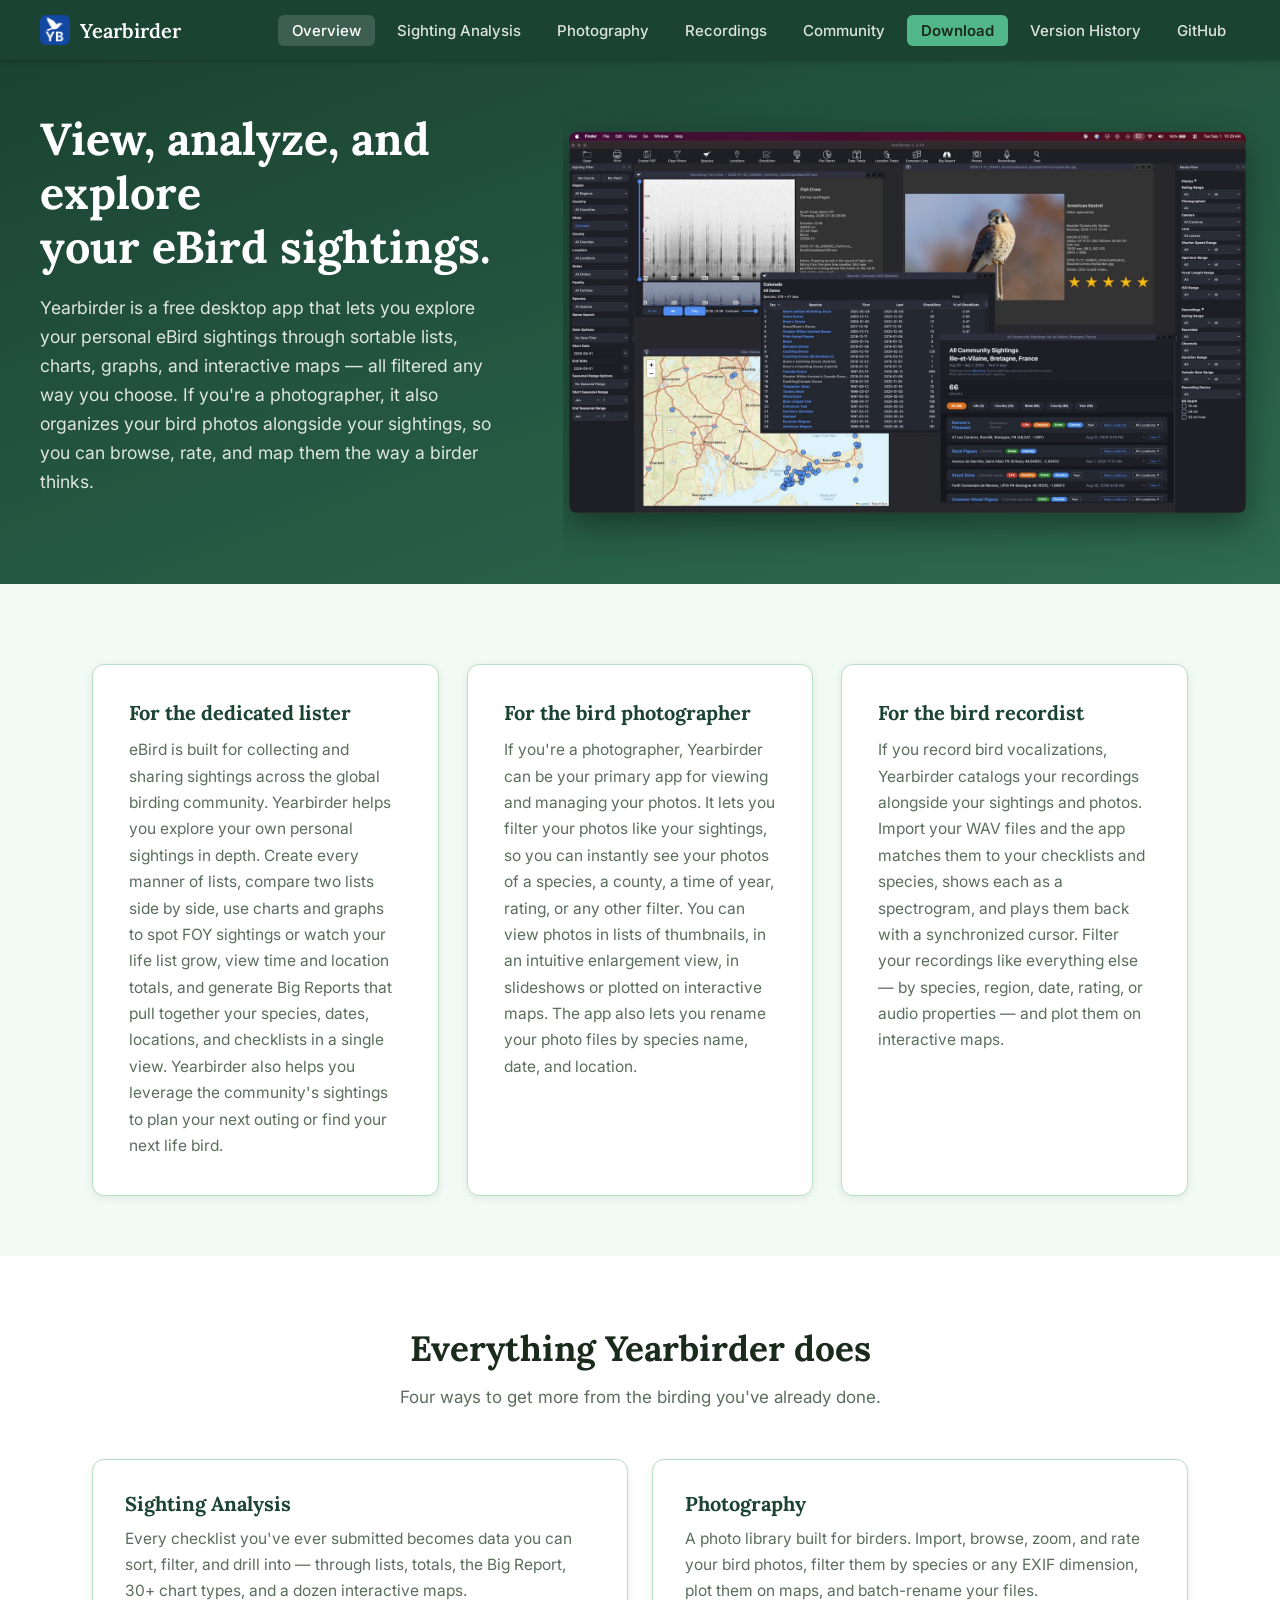
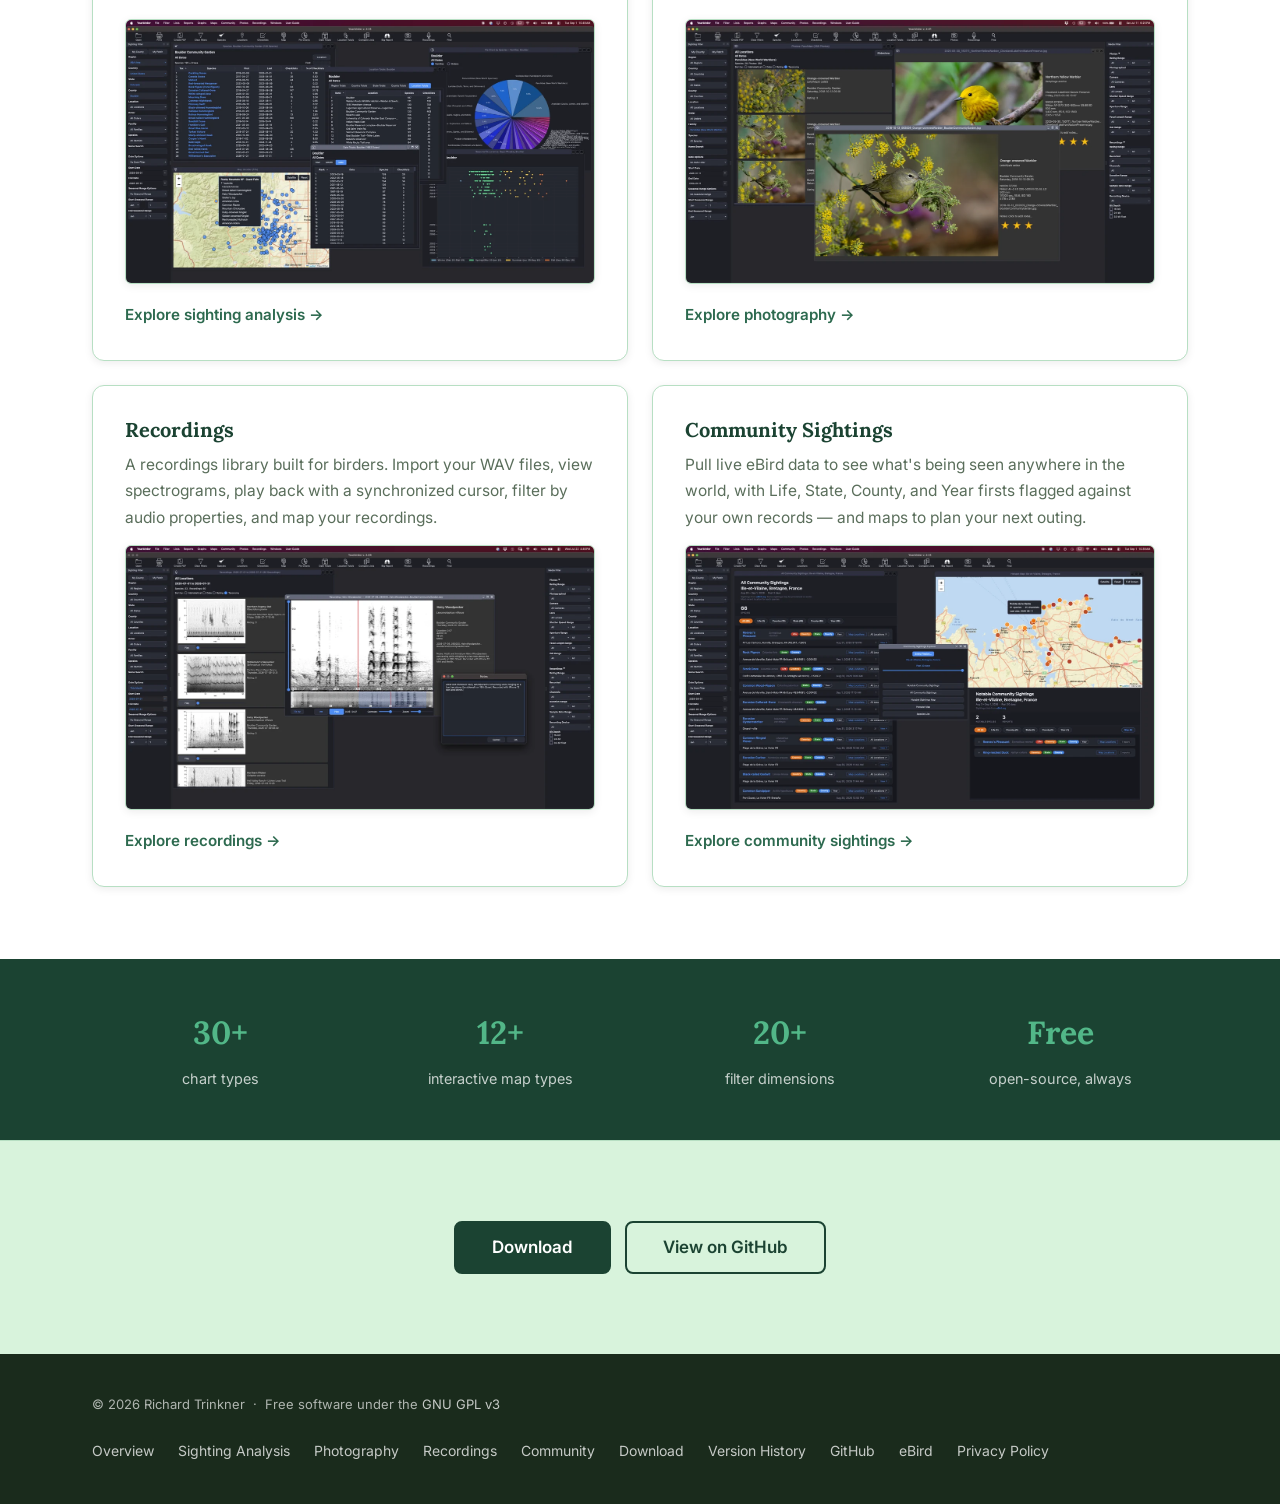
==== web/index.html @ 82a7c5c4 "Website: app screenshots on the home page, and copy/layout cleanup Home page: the hero is now a scre" ====
<!DOCTYPE html>
<html lang="en">
<head>
  <meta charset="UTF-8">
  <meta name="viewport" content="width=device-width, initial-scale=1.0">
  <title>Yearbirder — View, Analyze, and Explore Your eBird Sightings</title>
  <meta name="description" content="Yearbirder is a free desktop app for birders. View, analyze, and explore your personal eBird sightings with powerful filters, charts, maps, photo, and recording tools.">
  <link rel="icon" type="image/x-icon" href="images/favicon.ico">
  <link rel="icon" type="image/png" sizes="32x32" href="images/favicon-32x32.png">
  <link rel="apple-touch-icon" sizes="180x180" href="images/apple-touch-icon.png">
  <link rel="preconnect" href="https://fonts.googleapis.com">
  <link rel="preconnect" href="https://fonts.gstatic.com" crossorigin>
  <link href="https://fonts.googleapis.com/css2?family=Lora:wght@400;600;700&family=Inter:wght@400;500;600&display=swap" rel="stylesheet">
  <link rel="stylesheet" href="style.css">

  <!-- Hero overrides for this alternative home page only.
       Deliberately inline rather than in style.css, so the live index.html is
       completely unaffected by this experiment.

       The kestrel was a photograph, and style.css crops it to fill the panel
       (object-fit: cover, centred at 25% height) — which is right for a photo
       and wrong for a screenshot: cropping would slice the edges off the app
       window. So the image is contained rather than covered, the split is
       shifted slightly in its favour, and it gets the inset and shadow that
       make a screenshot read as a product shot rather than a background. -->
  <style>
    .hero-split { grid-template-columns: 0.88fr 1.12fr; min-height: 460px; }

    .hero-right {
      display: flex;
      align-items: center;
      justify-content: center;
      padding: 30px 34px 30px 6px;
    }

    .hero-app {
      width: 100%;
      height: auto;
      max-height: 100%;
      object-fit: contain;
      display: block;
      border-radius: 8px;
      box-shadow: 0 12px 34px rgba(0, 0, 0, .40);
    }

    /* style.css gives .hero-right a fixed height once the split stacks, which
       would letterbox the screenshot into a short band. Let it size to the
       image instead. */
    @media (max-width: 860px) {
      .hero-right { height: auto; padding: 0 24px 30px; }
      .hero-app   { max-height: none; }
    }
    @media (max-width: 600px) {
      .hero-right { height: auto; padding: 0 16px 24px; }
    }
  </style>
</head>
<body>

<!-- ── Navigation ─────────────────────────────────────────────────── -->
<nav>
  <div class="nav-inner">
    <a href="index.html" class="nav-brand">
      <img src="images/icon.png" alt="Yearbirder icon">
      Yearbirder
    </a>
    <ul class="nav-links">
      <li><a href="index.html" class="active">Overview</a></li>
      <li><a href="sighting-analysis.html">Sighting Analysis</a></li>
      <li><a href="photography.html">Photography</a></li>
      <li><a href="recordings.html">Recordings</a></li>
      <li><a href="community.html">Community</a></li>
      <li><a href="download.html" class="nav-download">Download</a></li>
      <li><a href="history.html">Version History</a></li>
      <li><a href="https://github.com/trinkner/yearbirder" target="_blank" rel="noopener">GitHub</a></li>
    </ul>
  </div>
</nav>

<!-- ── Hero ───────────────────────────────────────────────────────── -->
<section class="hero">
  <div class="hero-split">
    <div class="hero-left">
      <h1>View, analyze, and explore<br>your eBird sightings.</h1>
      <p class="hero-tagline">
        Yearbirder is a free desktop app that lets you explore your personal eBird sightings through sortable lists, charts, graphs, and interactive maps — all filtered any way you choose. If you're a photographer, it also organizes your bird photos alongside your sightings, so you can browse, rate, and map them the way a birder thinks.
      </p>
    </div>
    <div class="hero-right">
      <img src="images/opt/demo_WholeApp.webp" alt="The Yearbirder desktop app, showing several report, chart, and map windows open at once" class="hero-app">
    </div>
  </div>
</section>

<!-- ── Who it's for ────────────────────────────────────────────────── -->
<section class="audiences">
  <div class="container">
    <div class="audience-grid three">
      <div class="audience-card">
        <h3>For the dedicated lister</h3>
        <p>
          eBird is built for collecting and sharing sightings across the global birding community. Yearbirder helps you explore your own personal sightings in depth. Create every manner of lists, compare two lists side by side, use charts and graphs to spot FOY sightings or watch your life list grow, view time and location totals, and generate Big Reports that pull together your species, dates, locations, and checklists in a single view. Yearbirder also helps you leverage the community's sightings to plan your next outing or find your next life bird.
        </p>
      </div>
      <div class="audience-card">
        <h3>For the bird photographer</h3>
        <p>
          If you're a photographer, Yearbirder can be your primary app for viewing and managing your photos. It lets you filter your photos like your sightings, so you can instantly see your photos of a species, a county, a time of year, rating, or any other filter. You can view photos in lists of thumbnails, in an intuitive enlargement view, in slideshows or plotted on interactive maps. The app also lets you rename your photo files by species name, date, and location.
        </p>
      </div>
      <div class="audience-card">
        <h3>For the bird recordist</h3>
        <p>
          If you record bird vocalizations, Yearbirder catalogs your recordings alongside your sightings and photos. Import your WAV files and the app matches them to your checklists and species, shows each as a spectrogram, and plays them back with a synchronized cursor. Filter your recordings like everything else — by species, region, date, rating, or audio properties — and plot them on interactive maps.
        </p>
      </div>
    </div>
  </div>
</section>

<!-- ── Explore: feature cards ─────────────────────────────────────── -->
<section class="feature-cards-section">
  <div class="container">
    <h2>Everything Yearbirder does</h2>
    <p class="section-sub">Four ways to get more from the birding you've already done.</p>
    <div class="feature-cards">
      <a href="sighting-analysis.html" class="feature-card">
        <h3>Sighting Analysis</h3>
        <p>Every checklist you've ever submitted becomes data you can sort, filter, and drill into — through lists, totals, the Big Report, 30+ chart types, and a dozen interactive maps.</p>
        <img src="images/opt/demo_ReportsHero.webp" alt="Six Yearbirder analysis windows open at once: a species list, Location Totals, Date Totals, an interactive map with a location tooltip, a families pie chart, and a seasonal occurrence chart" class="card-thumb" loading="lazy">
        <span class="card-link">Explore sighting analysis →</span>
      </a>
      <a href="photography.html" class="feature-card">
        <h3>Photography</h3>
        <p>A photo library built for birders. Import, browse, zoom, and rate your bird photos, filter them by species or any EXIF dimension, plot them on maps, and batch-rename your files.</p>
        <img src="images/opt/demo_Photos.webp" alt="Yearbirder Photos browser showing a grid of rated bird photo thumbnails" class="card-thumb" loading="lazy">
        <span class="card-link">Explore photography →</span>
      </a>
      <a href="recordings.html" class="feature-card">
        <h3>Recordings</h3>
        <p>A recordings library built for birders. Import your WAV files, view spectrograms, play back with a synchronized cursor, filter by audio properties, and map your recordings.</p>
        <img src="images/opt/demo_Recordings.webp" alt="Yearbirder Recordings browser showing spectrogram cards with playback controls" class="card-thumb" loading="lazy">
        <span class="card-link">Explore recordings →</span>
      </a>
      <a href="community.html" class="feature-card">
        <h3>Community Sightings</h3>
        <p>Pull live eBird data to see what's being seen anywhere in the world, with Life, State, County, and Year firsts flagged against your own records — and maps to plan your next outing.</p>
        <img src="images/opt/demo_CommunityAll.webp" alt="Four Yearbirder community windows open at once: the All Community Sightings report with Life, Country, State and County badges, a Hotspot Map showing a hotspot tooltip, the Community Sightings Explorer, and the Notable Community Sightings report" class="card-thumb" loading="lazy">
        <span class="card-link">Explore community sightings →</span>
      </a>
    </div>
  </div>
</section>

<!-- ── Stats strip ────────────────────────────────────────────────── -->
<div class="stats-strip">
  <div class="container">
    <div class="stats-grid">
      <div class="stat-item">
        <strong>30+</strong>
        <span>chart types</span>
      </div>
      <div class="stat-item">
        <strong>12+</strong>
        <span>interactive map types</span>
      </div>
      <div class="stat-item">
        <strong>20+</strong>
        <span>filter dimensions</span>
      </div>
      <div class="stat-item">
        <strong>Free</strong>
        <span>open-source, always</span>
      </div>
    </div>
  </div>
</div>

<!-- ── CTA ─────────────────────────────────────────────────────────── -->
<section class="cta-banner">
  <div class="container">
    <div class="btn-group">
      <a href="download.html" class="btn btn-primary btn-lg">Download</a>
      <a href="https://github.com/trinkner/yearbirder" class="btn btn-secondary btn-lg" target="_blank" rel="noopener">View on GitHub</a>
    </div>
  </div>
</section>

<!-- ── Footer ──────────────────────────────────────────────────────── -->
<footer>
  <div class="container footer-inner">
    <p>© 2026 Richard Trinkner &nbsp;·&nbsp; Free software under the <a href="https://www.gnu.org/licenses/gpl-3.0.html" target="_blank" rel="noopener">GNU GPL v3</a></p>
    <ul class="footer-links">
      <li><a href="index.html">Overview</a></li>
      <li><a href="sighting-analysis.html">Sighting Analysis</a></li>
      <li><a href="photography.html">Photography</a></li>
      <li><a href="recordings.html">Recordings</a></li>
      <li><a href="community.html">Community</a></li>
      <li><a href="download.html">Download</a></li>
      <li><a href="history.html">Version History</a></li>
      <li><a href="https://github.com/trinkner/yearbirder" target="_blank" rel="noopener">GitHub</a></li>
      <li><a href="https://ebird.org" target="_blank" rel="noopener">eBird</a></li>
      <li><a href="privacy.html">Privacy Policy</a></li>
    </ul>
  </div>
</footer>

</body>
</html>
---- web/style.css ----
/* ── Reset & base ─────────────────────────────────────────────────── */
*, *::before, *::after { box-sizing: border-box; margin: 0; padding: 0; }

:root {
  --forest:   #1B4332;
  --grove:    #2D6A4F;
  --leaf:     #52B788;
  --meadow:   #D8F3DC;
  --mist:     #F2FAF5;
  --ink:      #1A2B1C;
  --charcoal: #374737;
  --slate:    #5A6E5B;
  --border:   #B7DFC3;
  --white:    #FFFFFF;
  --shadow-sm: 0 2px 8px rgba(0,0,0,.08);
  --shadow-md: 0 8px 32px rgba(0,0,0,.13);
  --shadow-lg: 0 20px 60px rgba(0,0,0,.18);
  --radius:   12px;
  --font-display: 'Lora', Georgia, serif;
  --font-body:    'Inter', system-ui, -apple-system, sans-serif;
}

html { scroll-behavior: smooth; }

body {
  font-family: var(--font-body);
  font-size: 17px;
  line-height: 1.65;
  color: var(--charcoal);
  background: var(--white);
}

img { display: block; max-width: 100%; }
a   { color: var(--grove); text-decoration: none; }
a:hover { text-decoration: underline; }

h1, h2, h3 {
  font-family: var(--font-display);
  color: var(--ink);
  line-height: 1.2;
}

.container {
  max-width: 1160px;
  margin: 0 auto;
  padding: 0 32px;
}

/* ── Buttons ─────────────────────────────────────────────────────── */
.btn {
  display: inline-block;
  padding: 13px 28px;
  border-radius: 8px;
  font-family: var(--font-body);
  font-size: 16px;
  font-weight: 600;
  line-height: 1;
  cursor: pointer;
  transition: background .18s, color .18s, border-color .18s, box-shadow .18s;
  white-space: nowrap;
}

.btn-primary {
  background: var(--forest);
  color: var(--white);
  border: 2px solid var(--forest);
}
.btn-primary:hover {
  background: var(--grove);
  border-color: var(--grove);
  text-decoration: none;
  box-shadow: var(--shadow-sm);
}

.btn-secondary {
  background: transparent;
  color: var(--forest);
  border: 2px solid var(--forest);
}
.btn-secondary:hover {
  background: var(--meadow);
  text-decoration: none;
}

.btn-lg { padding: 16px 36px; font-size: 17px; }

/* ── Navigation ──────────────────────────────────────────────────── */
nav {
  position: sticky;
  top: 0;
  z-index: 100;
  background: var(--forest);
  box-shadow: 0 1px 4px rgba(0,0,0,.25);
}

.nav-inner {
  display: flex;
  align-items: center;
  justify-content: space-between;
  height: 60px;
  max-width: 1400px;
  margin: 0 auto;
  padding: 0 40px;
}

.nav-brand {
  display: flex;
  align-items: center;
  gap: 10px;
  color: var(--white);
  font-family: var(--font-display);
  font-size: 20px;
  font-weight: 600;
}
.nav-brand:hover { text-decoration: none; color: var(--meadow); }
.nav-brand img { width: 30px; height: 30px; border-radius: 6px; }

.nav-links {
  display: flex;
  align-items: center;
  gap: 8px;
  list-style: none;
}
.nav-links a {
  color: rgba(255,255,255,.85);
  font-size: 15px;
  font-weight: 500;
  padding: 6px 14px;
  border-radius: 6px;
  transition: background .15s, color .15s;
}
.nav-links a:hover { background: rgba(255,255,255,.12); color: var(--white); text-decoration: none; }
.nav-links a.active { color: var(--white); background: rgba(255,255,255,.15); }
.nav-links .nav-download { background: var(--leaf); color: var(--ink); font-weight: 600; }
.nav-links .nav-download:hover { background: #74d4a1; color: var(--ink); }

/* ── Hero ────────────────────────────────────────────────────────── */
.hero {
  background: linear-gradient(160deg, var(--forest) 0%, var(--grove) 100%);
  overflow: hidden;
}

.hero-split {
  display: grid;
  grid-template-columns: 1fr 1fr;
  min-height: 420px;
  max-width: 1400px;
  margin: 0 auto;
}

.hero-left {
  padding: 52px 56px 52px 40px;
  display: flex;
  flex-direction: column;
  justify-content: center;
  color: var(--white);
}

.hero-right {
  position: relative;
  overflow: hidden;
}

.hero-bird {
  width: 100%;
  height: 100%;
  object-fit: cover;
  object-position: center 25%;
  display: block;
}

.hero-photo-credit {
  position: absolute;
  bottom: 10px;
  right: 14px;
  font-size: 11px;
  color: rgba(255,255,255,.65);
  font-style: italic;
  text-shadow: 0 1px 3px rgba(0,0,0,.5);
}

.hero-icon {
  width: 84px;
  height: 84px;
  border-radius: 20px;
  margin-bottom: 28px;
  box-shadow: 0 8px 24px rgba(0,0,0,.3);
}

.hero h1 {
  font-size: clamp(2rem, 3.5vw, 3rem);
  color: var(--white);
  margin-bottom: 20px;
}

.hero-tagline {
  font-size: 1.1rem;
  color: rgba(255,255,255,.85);
  margin-bottom: 36px;
  max-width: 480px;
}

.hero-buttons {
  display: flex;
  gap: 14px;
  flex-wrap: wrap;
}

.hero-buttons .btn-primary {
  background: var(--leaf);
  border-color: var(--leaf);
  color: var(--ink);
}
.hero-buttons .btn-primary:hover { background: #74d4a1; border-color: #74d4a1; }
.hero-buttons .btn-secondary {
  border-color: rgba(255,255,255,.6);
  color: var(--white);
}
.hero-buttons .btn-secondary:hover { background: rgba(255,255,255,.12); border-color: var(--white); }

/* ── Audience cards ──────────────────────────────────────────────── */
.audiences {
  padding: 80px 0 60px;
  background: var(--mist);
}

.audiences h2 {
  text-align: center;
  font-size: clamp(1.6rem, 3vw, 2.2rem);
  margin-bottom: 48px;
}

.audience-grid {
  display: grid;
  grid-template-columns: 1fr 1fr;
  gap: 28px;
}

.audience-card {
  background: var(--white);
  border: 1px solid var(--border);
  border-radius: var(--radius);
  padding: 36px;
  box-shadow: var(--shadow-sm);
}

.audience-card .card-icon {
  font-size: 2.2rem;
  margin-bottom: 16px;
}

.audience-card h3 {
  font-size: 1.25rem;
  margin-bottom: 12px;
  color: var(--forest);
}

.audience-card p {
  color: var(--slate);
  font-size: 0.97rem;
  line-height: 1.7;
}

/* ── Feature sections ────────────────────────────────────────────── */
.feature {
  padding: 64px 0;
}

.feature:nth-child(even) { background: var(--mist); }

.feature-inner {
  display: grid;
  grid-template-columns: 1fr 1fr;
  align-items: center;
  gap: 64px;
}

.feature-inner.flip { direction: rtl; }
.feature-inner.flip > * { direction: ltr; }

.feature-text h2 {
  font-size: clamp(1.5rem, 2.5vw, 2rem);
  margin-bottom: 16px;
}

.feature-text p {
  color: var(--slate);
  margin-bottom: 20px;
  font-size: 1rem;
}

.feature-list {
  list-style: none;
  display: flex;
  flex-direction: column;
  gap: 8px;
  margin-bottom: 0;
}

.feature-list li {
  display: flex;
  align-items: flex-start;
  gap: 10px;
  font-size: 0.95rem;
  color: var(--charcoal);
}

.feature-list li::before {
  content: "✓";
  color: var(--leaf);
  font-weight: 700;
  flex-shrink: 0;
  margin-top: 1px;
}

.feature-screenshot {
  border-radius: var(--radius);
  box-shadow: var(--shadow-lg);
  overflow: hidden;
}

.feature-screenshot img {
  width: 100%;
  display: block;
}

/* ── Stats strip ─────────────────────────────────────────────────── */
.stats-strip {
  background: var(--forest);
  padding: 48px 0;
}

.stats-grid {
  display: grid;
  grid-template-columns: repeat(4, 1fr);
  gap: 24px;
  text-align: center;
}

.stat-item strong {
  display: block;
  font-size: 2rem;
  font-family: var(--font-display);
  color: var(--leaf);
  margin-bottom: 4px;
}

.stat-item span {
  font-size: 0.9rem;
  color: rgba(255,255,255,.75);
}

/* ── CTA banner ──────────────────────────────────────────────────── */
.cta-banner {
  background: var(--meadow);
  padding: 80px 0;
  text-align: center;
  border-top: 1px solid var(--border);
}

.cta-banner h2 {
  font-size: clamp(1.6rem, 3vw, 2.2rem);
  margin-bottom: 12px;
}

.cta-banner p {
  color: var(--slate);
  margin-bottom: 32px;
  font-size: 1.05rem;
}
.cta-banner p a { text-decoration: underline; }

.cta-banner .btn-group {
  display: flex;
  gap: 14px;
  justify-content: center;
  flex-wrap: wrap;
}

/* ── Footer ──────────────────────────────────────────────────────── */
footer {
  background: var(--ink);
  color: rgba(255,255,255,.65);
  padding: 40px 0;
}

.footer-inner {
  display: flex;
  align-items: center;
  justify-content: space-between;
  flex-wrap: wrap;
  gap: 20px;
}

footer a { color: rgba(255,255,255,.75); }
footer a:hover { color: var(--white); }

.footer-links {
  display: flex;
  gap: 24px;
  list-style: none;
  flex-wrap: wrap;
}

.footer-links li a { font-size: 14px; }

footer p { font-size: 13px; }

/* ── Download page ───────────────────────────────────────────────── */
.download-hero {
  background: linear-gradient(160deg, var(--forest) 0%, var(--grove) 100%);
  padding: 72px 0;
  text-align: center;
  color: var(--white);
}

.download-hero h1 {
  color: var(--white);
  font-size: clamp(2rem, 4vw, 3rem);
  margin-bottom: 12px;
}

.download-hero p {
  color: rgba(255,255,255,.8);
  font-size: 1.1rem;
  margin-bottom: 36px;
}

.version-badge {
  display: inline-block;
  background: rgba(255,255,255,.15);
  color: var(--white);
  font-size: 14px;
  font-weight: 500;
  padding: 4px 14px;
  border-radius: 20px;
  margin-bottom: 28px;
}

/* Platform tabs */
.platforms {
  padding: 72px 0;
}

.platform-tabs {
  display: flex;
  gap: 0;
  border-bottom: 2px solid var(--border);
  margin-bottom: 56px;
}

.tab-btn {
  background: none;
  border: none;
  border-bottom: 3px solid transparent;
  margin-bottom: -2px;
  padding: 14px 28px;
  font-family: var(--font-body);
  font-size: 16px;
  font-weight: 600;
  color: var(--slate);
  cursor: pointer;
  transition: color .15s, border-color .15s;
  display: flex;
  align-items: center;
  gap: 8px;
}

.tab-btn:hover { color: var(--forest); }
.tab-btn.active { color: var(--forest); border-bottom-color: var(--forest); }

.tab-icon { font-size: 1.2em; }
.tab-icon img { height: 20px; width: auto; vertical-align: middle; }

.platform-panel { display: none; }
.platform-panel.active { display: block; }

/* Platform content */
.platform-intro {
  display: flex;
  align-items: flex-start;
  gap: 40px;
  margin-bottom: 56px;
  padding: 36px;
  background: var(--mist);
  border-radius: var(--radius);
  border: 1px solid var(--border);
}

.platform-cta { flex-shrink: 0; }
.platform-cta .btn { margin-bottom: 12px; display: block; text-align: center; }
.platform-cta .release-note { font-size: 12px; color: var(--slate); text-align: center; }

.platform-intro-text h3 {
  font-size: 1.2rem;
  margin-bottom: 8px;
}

.platform-intro-text p { color: var(--slate); font-size: 0.95rem; }

/* Step-by-step */
.steps-heading {
  font-size: 1.3rem;
  margin-bottom: 28px;
  padding-bottom: 12px;
  border-bottom: 1px solid var(--border);
}

.steps { display: flex; flex-direction: column; gap: 28px; }

.step {
  display: grid;
  grid-template-columns: 44px 1fr;
  gap: 20px;
  align-items: flex-start;
}

.step-number {
  width: 44px;
  height: 44px;
  background: var(--forest);
  color: var(--white);
  border-radius: 50%;
  display: flex;
  align-items: center;
  justify-content: center;
  font-family: var(--font-display);
  font-size: 1.1rem;
  font-weight: 700;
  flex-shrink: 0;
  margin-top: 2px;
}

.step-content h4 {
  font-size: 1.05rem;
  margin-bottom: 6px;
  color: var(--ink);
}

.step-content p, .step-content li {
  font-size: 0.95rem;
  color: var(--slate);
  line-height: 1.65;
}

.step-content ul { padding-left: 20px; margin-top: 6px; }
.step-content ul li { margin-bottom: 4px; }

code, .step-content code {
  font-family: 'SF Mono', 'Fira Code', 'Consolas', monospace;
  font-size: 0.88em;
  background: var(--meadow);
  color: var(--forest);
  padding: 2px 6px;
  border-radius: 4px;
}

.code-block {
  background: var(--ink);
  color: #a8d8b9;
  font-family: 'SF Mono', 'Fira Code', 'Consolas', monospace;
  font-size: 0.9rem;
  padding: 18px 22px;
  border-radius: 8px;
  margin-top: 10px;
  overflow-x: auto;
  white-space: pre;
}

.callout {
  background: #fff8e1;
  border-left: 4px solid #f6c90e;
  padding: 14px 18px;
  border-radius: 0 8px 8px 0;
  font-size: 0.93rem;
  color: #5a4f00;
  margin-top: 12px;
}

.callout strong { color: #3d3500; }

.callout-warning {
  background: #f0f4ff;
  border-left-color: #4a6fa5;
  color: #1e2d4a;
  margin-top: 0;
  margin-bottom: 48px;
}
.callout-warning strong { color: #1a2540; }
.callout-warning a { color: #4a6fa5; }

/* Requirements table */
.req-section {
  margin-top: 64px;
  padding-top: 48px;
  border-top: 1px solid var(--border);
}

.req-section h3 { font-size: 1.3rem; margin-bottom: 20px; }

.req-grid {
  display: grid;
  grid-template-columns: repeat(auto-fill, minmax(220px, 1fr));
  gap: 12px;
}

.req-item {
  background: var(--mist);
  border: 1px solid var(--border);
  border-radius: 8px;
  padding: 14px 18px;
  font-size: 0.9rem;
}

.req-item strong { display: block; color: var(--ink); margin-bottom: 2px; }
.req-item span { color: var(--slate); font-size: 0.85rem; }

/* ── Responsive ──────────────────────────────────────────────────── */
@media (max-width: 860px) {
  .audience-grid { grid-template-columns: 1fr; }

  .hero-split { grid-template-columns: 1fr; min-height: auto; }
  .hero-right { height: 300px; order: -1; }
  .hero-left { padding: 52px 32px 56px; }

  .feature-inner {
    grid-template-columns: 1fr;
    gap: 36px;
  }
  .feature-inner.flip { direction: ltr; }
  .feature-screenshot { order: -1; }

  .stats-grid { grid-template-columns: 1fr 1fr; }

  .platform-intro { flex-direction: column; }
  .platform-cta .btn { width: 100%; }

  .step { grid-template-columns: 36px 1fr; gap: 14px; }
  .step-number { width: 36px; height: 36px; font-size: 1rem; }
}

@media (max-width: 600px) {
  .container { padding: 0 20px; }
  .nav-inner { height: 54px; }
  .hero-right { height: 220px; }
  .hero-left { padding: 40px 20px 48px; }
  .hero-icon { width: 66px; height: 66px; border-radius: 16px; }
  .feature { padding: 64px 0; }
  .stats-grid { grid-template-columns: 1fr; }
  .platform-tabs { overflow-x: auto; }
  .tab-btn { padding: 12px 18px; font-size: 14px; }
  .footer-inner { flex-direction: column; gap: 16px; }
}

/* ── Feature-card overview grid (home) ──────────────────────────────── */
.feature-cards-section { padding: 72px 0; }
.feature-cards-section h2 {
  text-align: center;
  font-size: clamp(1.6rem, 3vw, 2.2rem);
  margin-bottom: 12px;
}
.feature-cards-section .section-sub {
  text-align: center;
  color: var(--slate);
  max-width: 640px;
  margin: 0 auto 48px;
}
.feature-cards {
  display: grid;
  grid-template-columns: repeat(2, 1fr);
  gap: 24px;
}
.feature-card {
  display: block;
  background: var(--white);
  border: 1px solid var(--border);
  border-radius: var(--radius);
  padding: 32px;
  box-shadow: var(--shadow-sm);
  color: inherit;
  transition: box-shadow .18s, transform .18s, border-color .18s;
}
.feature-card:hover {
  text-decoration: none;
  box-shadow: var(--shadow-md);
  transform: translateY(-3px);
  border-color: var(--leaf);
}
.feature-card h3 { font-size: 1.25rem; color: var(--forest); margin-bottom: 10px; }
.feature-card p { color: var(--slate); font-size: 0.97rem; line-height: 1.7; margin-bottom: 14px; }
.feature-card .card-thumb {
  display: block;
  width: 100%;
  height: auto;
  border: 1px solid var(--border);
  border-radius: 6px;
  box-shadow: var(--shadow-sm);
  margin-bottom: 16px;
}
.feature-card .card-link { color: var(--grove); font-weight: 600; font-size: 0.95rem; }
.feature-card:hover .card-link { text-decoration: underline; }

/* ── 3-up audience grid ─────────────────────────────────────────────── */
.audience-grid.three { grid-template-columns: repeat(3, 1fr); }

/* ── Full-width showcase screenshot (subpages) ──────────────────────── */
.showcase { padding: 56px 0 8px; }
.showcase .container { max-width: 1000px; }
.showcase img {
  border-radius: var(--radius);
  box-shadow: var(--shadow-lg);
  width: 100%;
  cursor: zoom-in;
}
.showcase .caption { text-align: center; color: var(--slate); font-size: 0.9rem; margin-top: 14px; }

/* ── Text-only detail section (e.g. map inventory) ──────────────────── */
.detail-section { padding: 64px 0; }
.detail-section h2 { font-size: clamp(1.5rem, 2.5vw, 2rem); margin-bottom: 16px; text-align: center; }
.detail-section .detail-intro { color: var(--slate); text-align: center; max-width: 700px; margin: 0 auto 36px; }
/* Columns are sized to their content and the pair is centred as a group, rather
   than two equal 1fr tracks inside a fixed 900px box. With 1fr tracks the right
   column's items (all short) ended well before its track did, leaving a wide gap
   on the right that made the whole block read as shifted left of the centred
   heading above it — even though the 900px box itself was centred. */
.detail-columns {
  display: grid;
  grid-template-columns: repeat(2, max-content);
  justify-content: center;
  gap: 10px 64px;
}

/* ── Subpage intro banner reuses .download-hero; add lead paragraph ──── */
.page-hero .lead { max-width: 720px; margin: 0 auto; }

/* ── Responsive additions ───────────────────────────────────────────── */
@media (max-width: 1080px) {
  .nav-links { gap: 2px; }
  .nav-links a { padding: 6px 10px; font-size: 14px; }
}
@media (max-width: 900px) {
  .audience-grid.three { grid-template-columns: 1fr; }
  .feature-cards { grid-template-columns: 1fr; }
  .detail-columns { grid-template-columns: 1fr; gap: 10px; }
}
@media (max-width: 680px) {
  .nav-links { overflow-x: auto; -webkit-overflow-scrolling: touch; flex-wrap: nowrap; }
}
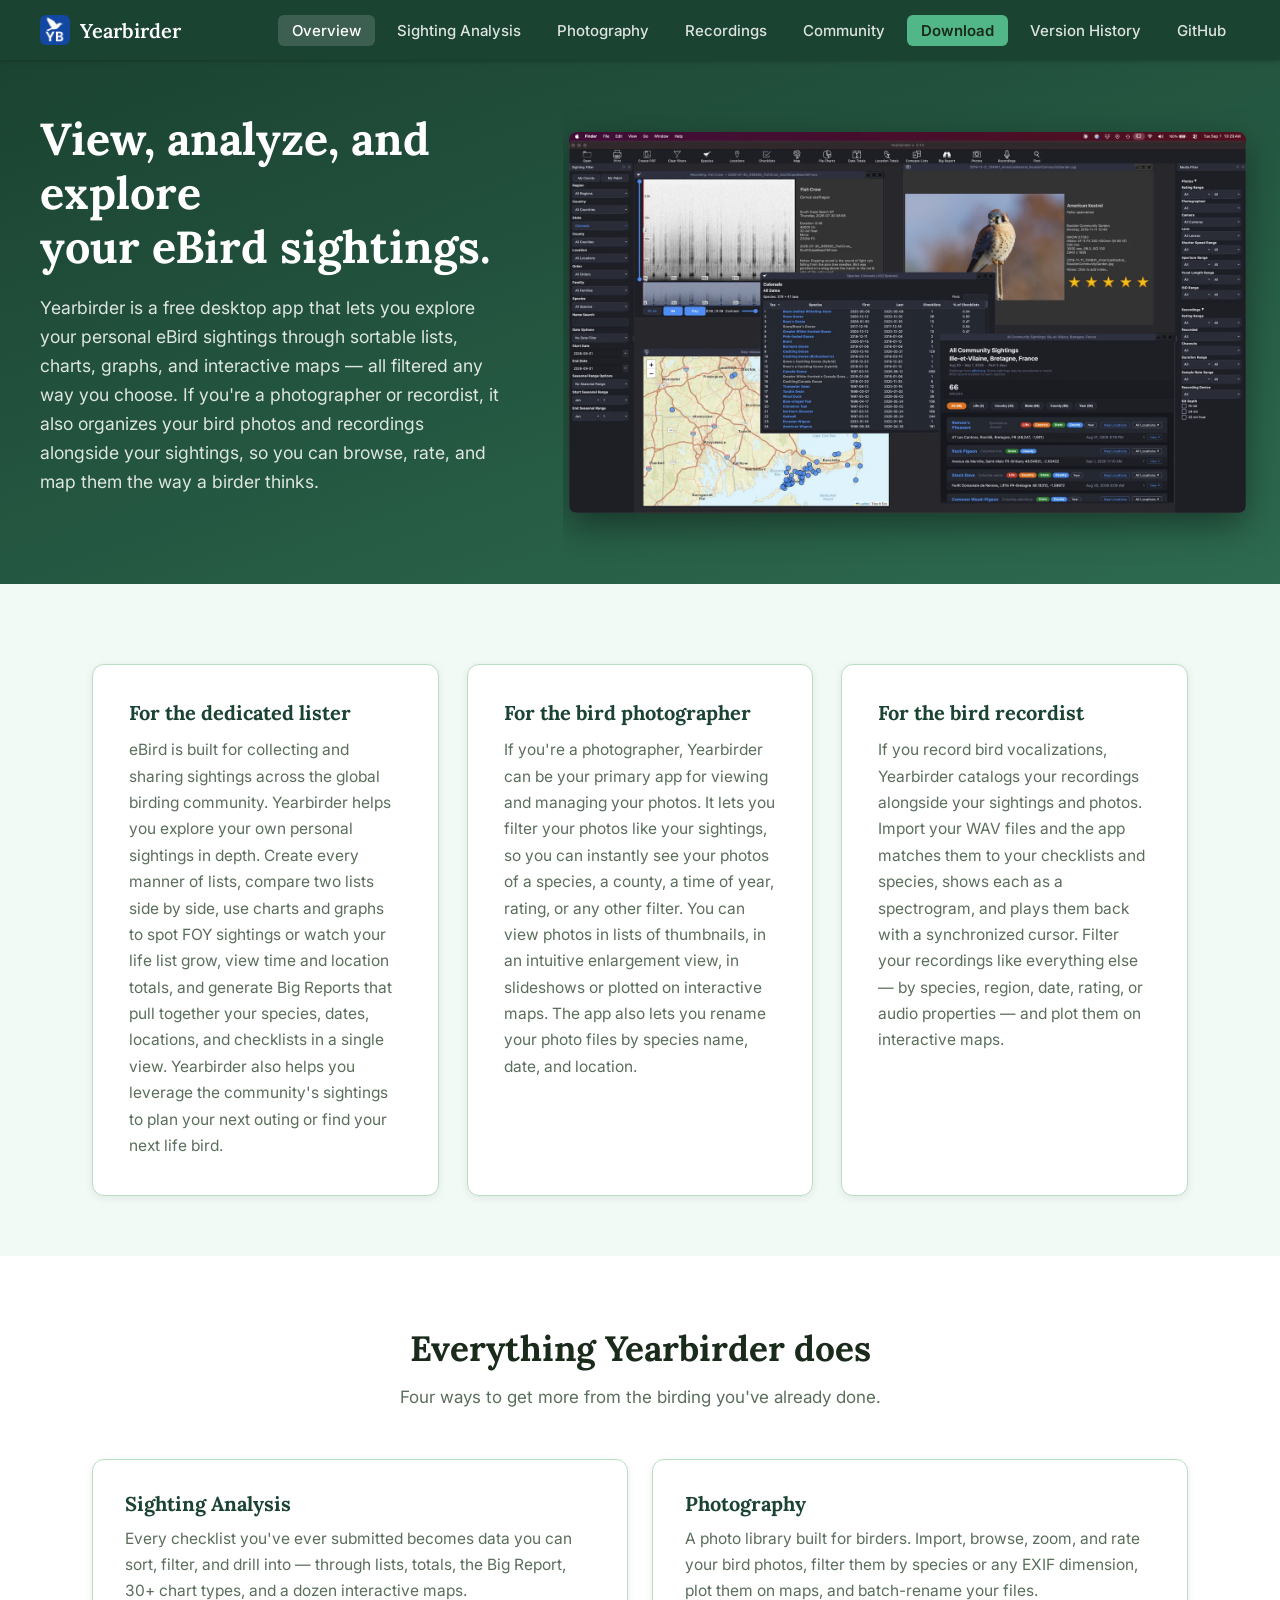
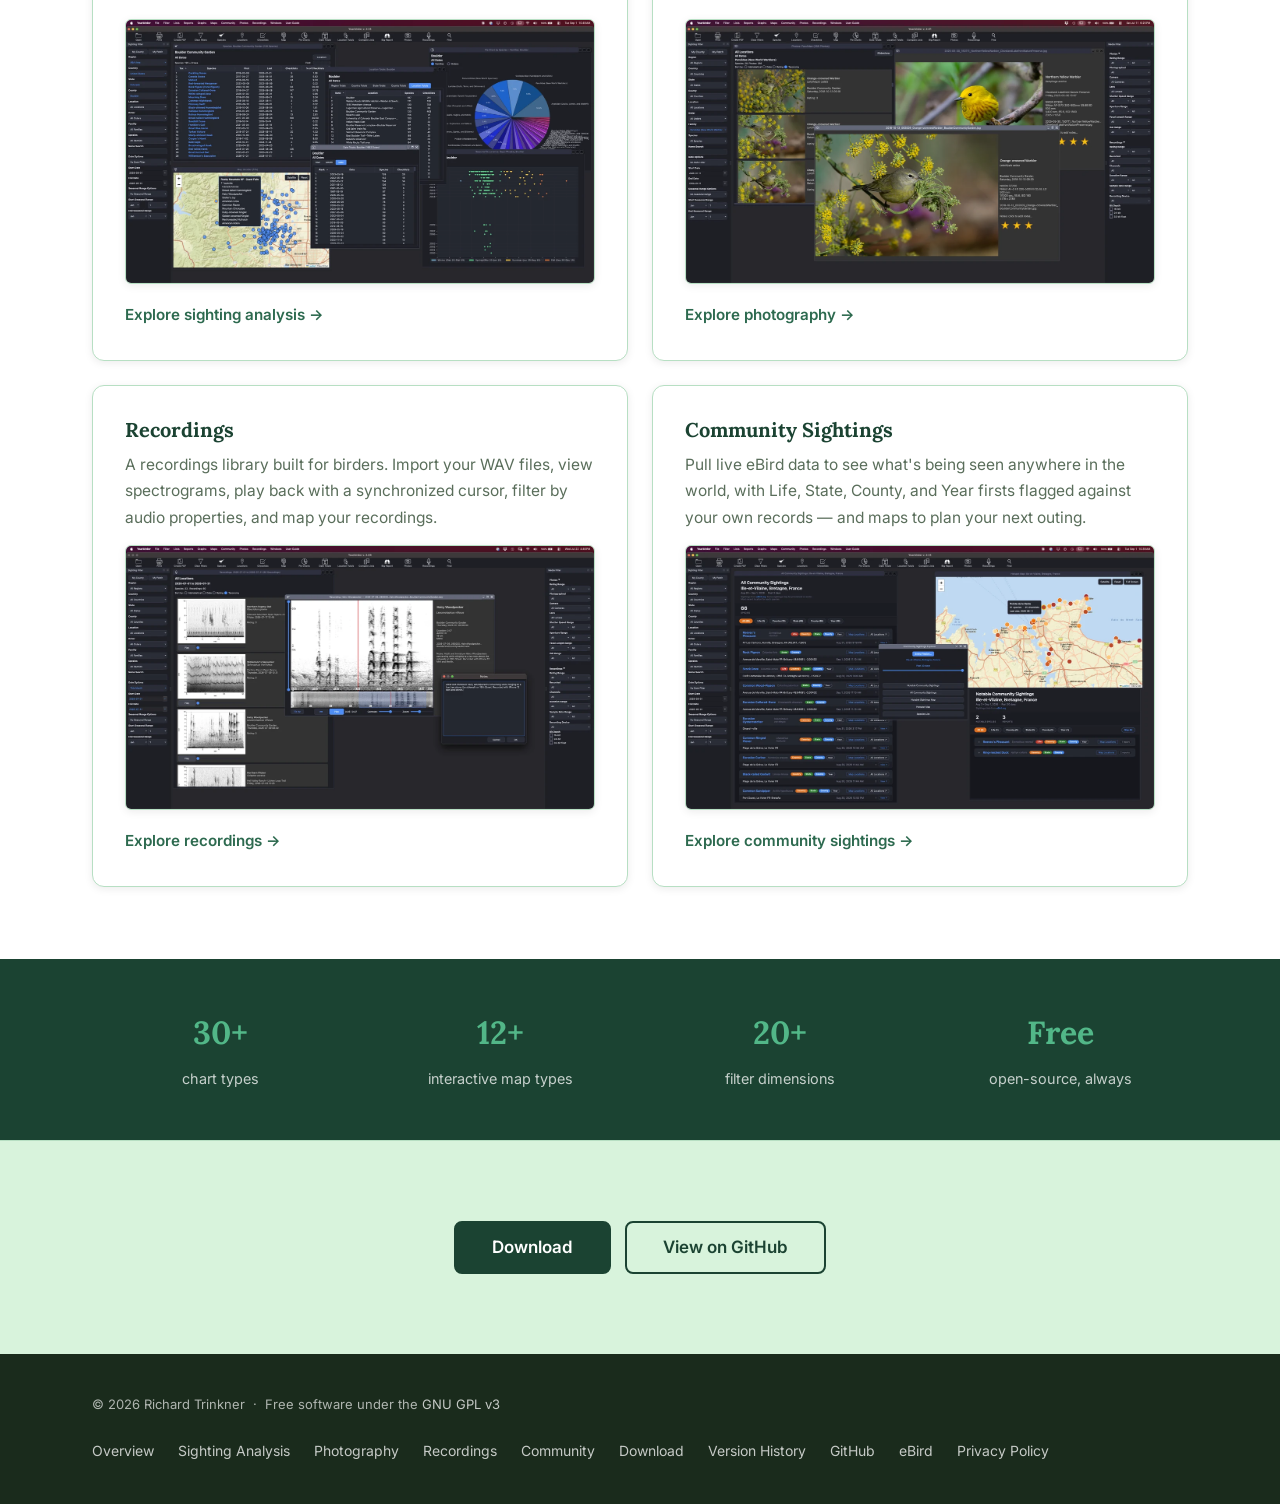
==== commit 131e5efd: "Website: the home page tagline now mentions recordings The first paragraph a visitor reads still des" ====
--- a/web/index.html
+++ b/web/index.html
@@ -83,7 +83,7 @@
     <div class="hero-left">
       <h1>View, analyze, and explore<br>your eBird sightings.</h1>
       <p class="hero-tagline">
-        Yearbirder is a free desktop app that lets you explore your personal eBird sightings through sortable lists, charts, graphs, and interactive maps — all filtered any way you choose. If you're a photographer, it also organizes your bird photos alongside your sightings, so you can browse, rate, and map them the way a birder thinks.
+        Yearbirder is a free desktop app that lets you explore your personal eBird sightings through sortable lists, charts, graphs, and interactive maps — all filtered any way you choose. If you're a photographer or recordist, it also organizes your bird photos and recordings alongside your sightings, so you can browse, rate, and map them the way a birder thinks.
       </p>
     </div>
     <div class="hero-right">
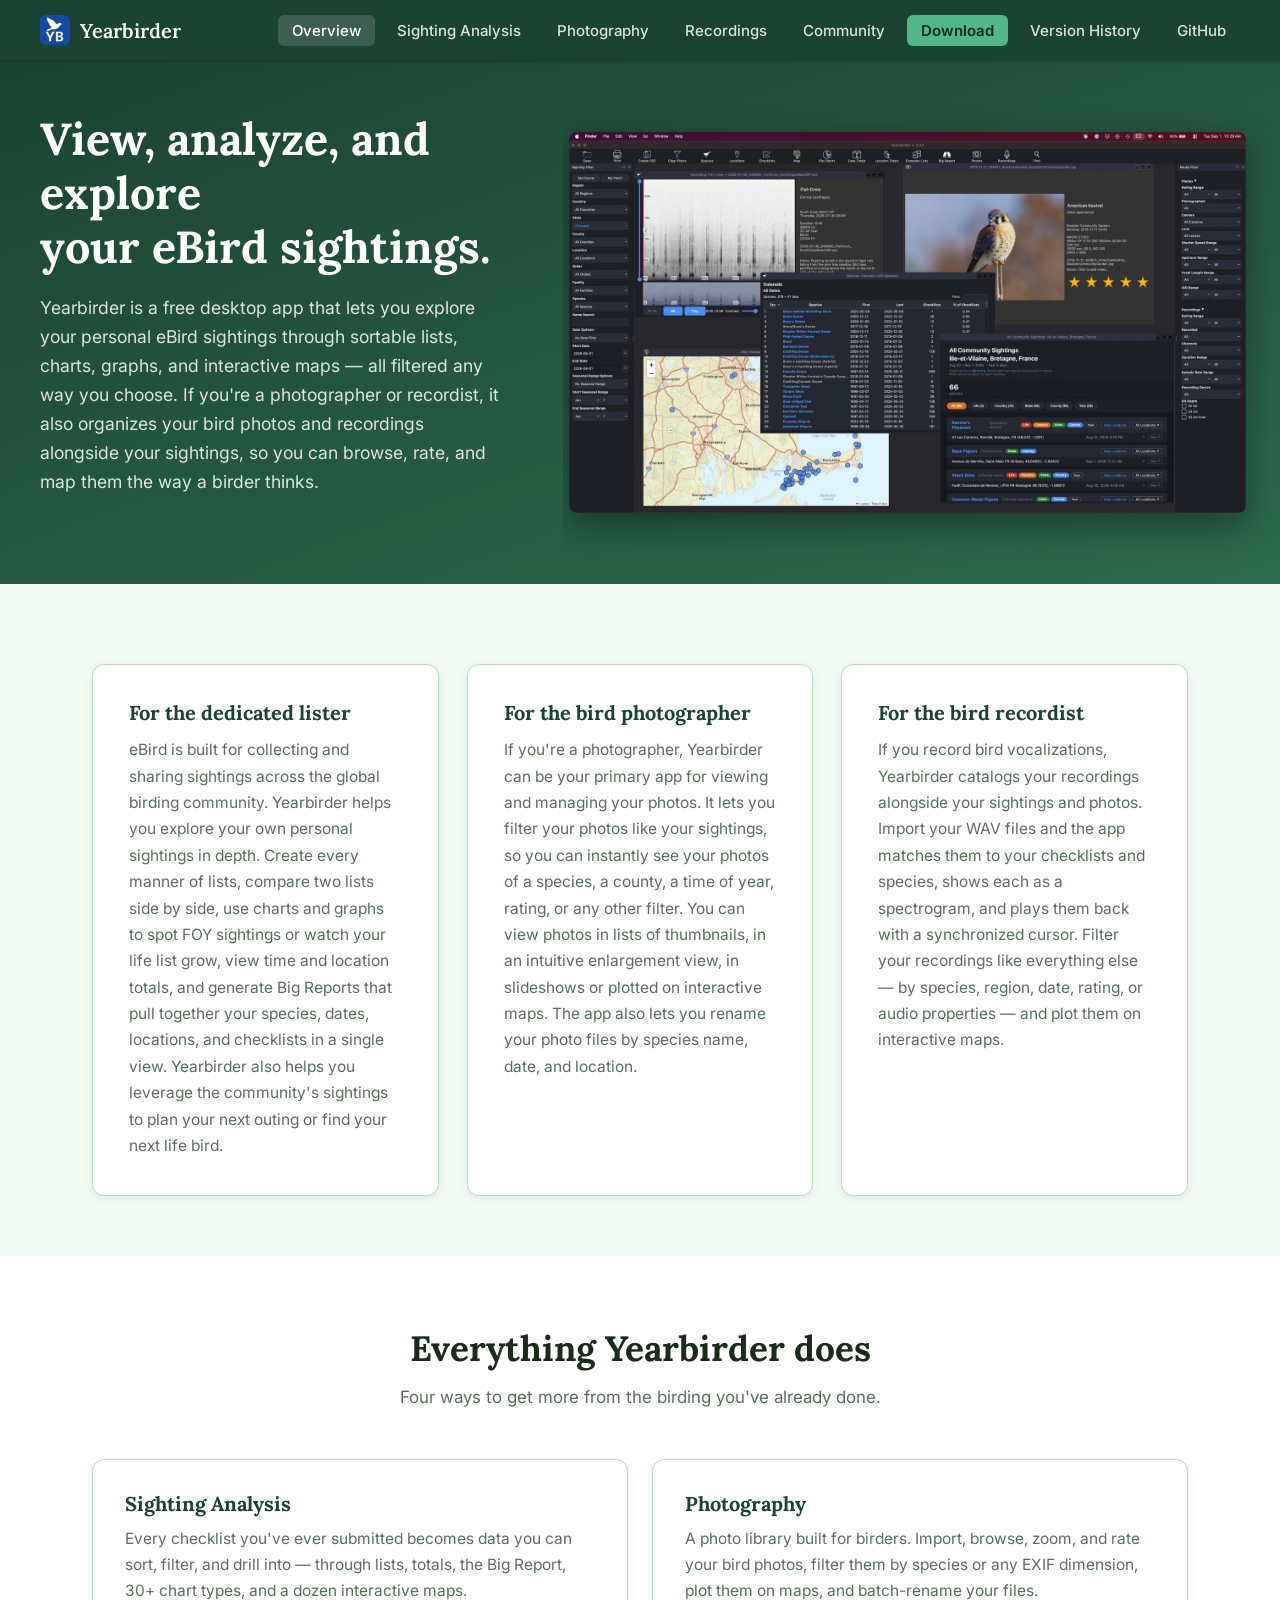
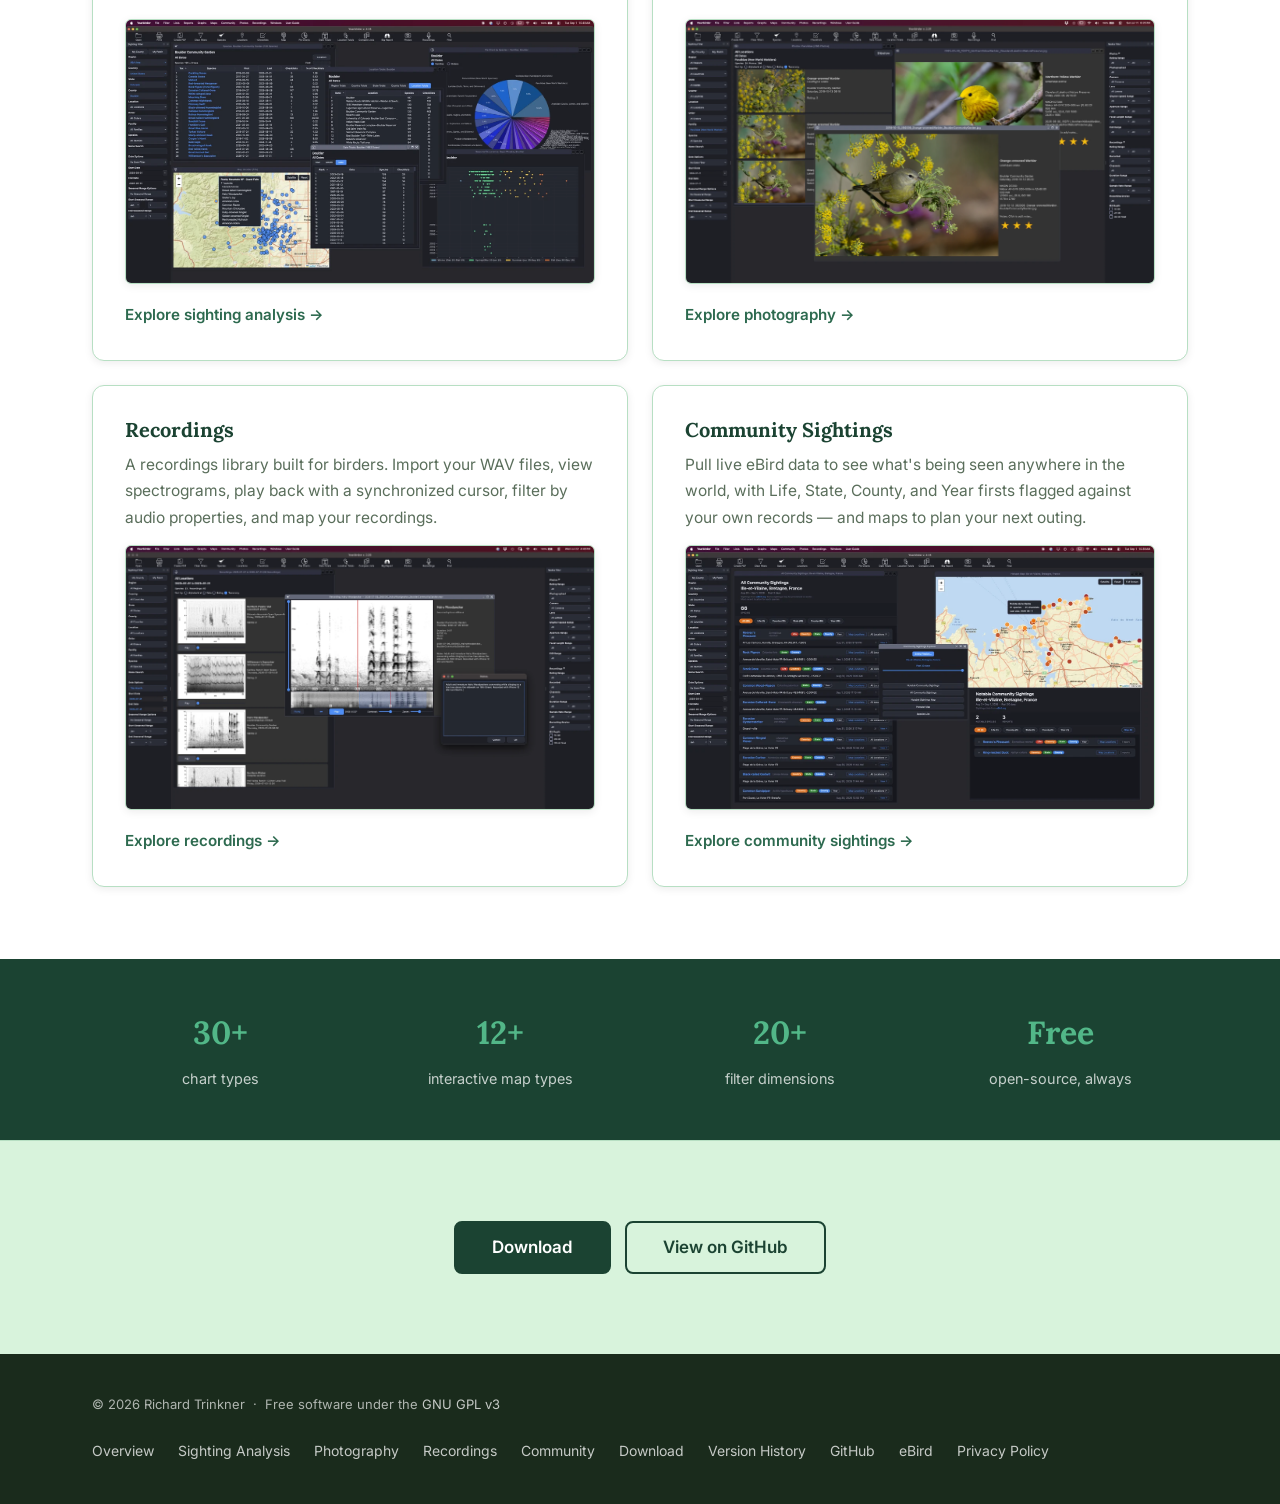
==== commit 2cfd522e: "Website: optimise images sitewide, and declare dimensions to stop layout shift The earlier WebP pass" ====
--- a/web/index.html
+++ b/web/index.html
@@ -61,7 +61,7 @@
 <nav>
   <div class="nav-inner">
     <a href="index.html" class="nav-brand">
-      <img src="images/icon.png" alt="Yearbirder icon">
+      <img src="images/opt/icon.webp" alt="Yearbirder icon" width="90" height="90">
       Yearbirder
     </a>
     <ul class="nav-links">
@@ -87,7 +87,7 @@
       </p>
     </div>
     <div class="hero-right">
-      <img src="images/opt/demo_WholeApp.webp" alt="The Yearbirder desktop app, showing several report, chart, and map windows open at once" class="hero-app">
+      <img src="images/opt/demo_WholeApp.webp" alt="The Yearbirder desktop app, showing several report, chart, and map windows open at once" class="hero-app" width="1600" height="900" loading="lazy">
     </div>
   </div>
 </section>
@@ -127,25 +127,25 @@
       <a href="sighting-analysis.html" class="feature-card">
         <h3>Sighting Analysis</h3>
         <p>Every checklist you've ever submitted becomes data you can sort, filter, and drill into — through lists, totals, the Big Report, 30+ chart types, and a dozen interactive maps.</p>
-        <img src="images/opt/demo_ReportsHero.webp" alt="Six Yearbirder analysis windows open at once: a species list, Location Totals, Date Totals, an interactive map with a location tooltip, a families pie chart, and a seasonal occurrence chart" class="card-thumb" loading="lazy">
+        <img src="images/opt/demo_ReportsHero.webp" alt="Six Yearbirder analysis windows open at once: a species list, Location Totals, Date Totals, an interactive map with a location tooltip, a families pie chart, and a seasonal occurrence chart" class="card-thumb" width="1200" height="675" loading="lazy">
         <span class="card-link">Explore sighting analysis →</span>
       </a>
       <a href="photography.html" class="feature-card">
         <h3>Photography</h3>
         <p>A photo library built for birders. Import, browse, zoom, and rate your bird photos, filter them by species or any EXIF dimension, plot them on maps, and batch-rename your files.</p>
-        <img src="images/opt/demo_Photos.webp" alt="Yearbirder Photos browser showing a grid of rated bird photo thumbnails" class="card-thumb" loading="lazy">
+        <img src="images/opt/demo_Photos.webp" alt="Yearbirder Photos browser showing a grid of rated bird photo thumbnails" class="card-thumb" width="2000" height="1125" loading="lazy">
         <span class="card-link">Explore photography →</span>
       </a>
       <a href="recordings.html" class="feature-card">
         <h3>Recordings</h3>
         <p>A recordings library built for birders. Import your WAV files, view spectrograms, play back with a synchronized cursor, filter by audio properties, and map your recordings.</p>
-        <img src="images/opt/demo_Recordings.webp" alt="Yearbirder Recordings browser showing spectrogram cards with playback controls" class="card-thumb" loading="lazy">
+        <img src="images/opt/demo_Recordings.webp" alt="Yearbirder Recordings browser showing spectrogram cards with playback controls" class="card-thumb" width="2000" height="1125" loading="lazy">
         <span class="card-link">Explore recordings →</span>
       </a>
       <a href="community.html" class="feature-card">
         <h3>Community Sightings</h3>
         <p>Pull live eBird data to see what's being seen anywhere in the world, with Life, State, County, and Year firsts flagged against your own records — and maps to plan your next outing.</p>
-        <img src="images/opt/demo_CommunityAll.webp" alt="Four Yearbirder community windows open at once: the All Community Sightings report with Life, Country, State and County badges, a Hotspot Map showing a hotspot tooltip, the Community Sightings Explorer, and the Notable Community Sightings report" class="card-thumb" loading="lazy">
+        <img src="images/opt/demo_CommunityAll.webp" alt="Four Yearbirder community windows open at once: the All Community Sightings report with Life, Country, State and County badges, a Hotspot Map showing a hotspot tooltip, the Community Sightings Explorer, and the Notable Community Sightings report" class="card-thumb" width="1200" height="675" loading="lazy">
         <span class="card-link">Explore community sightings →</span>
       </a>
     </div>
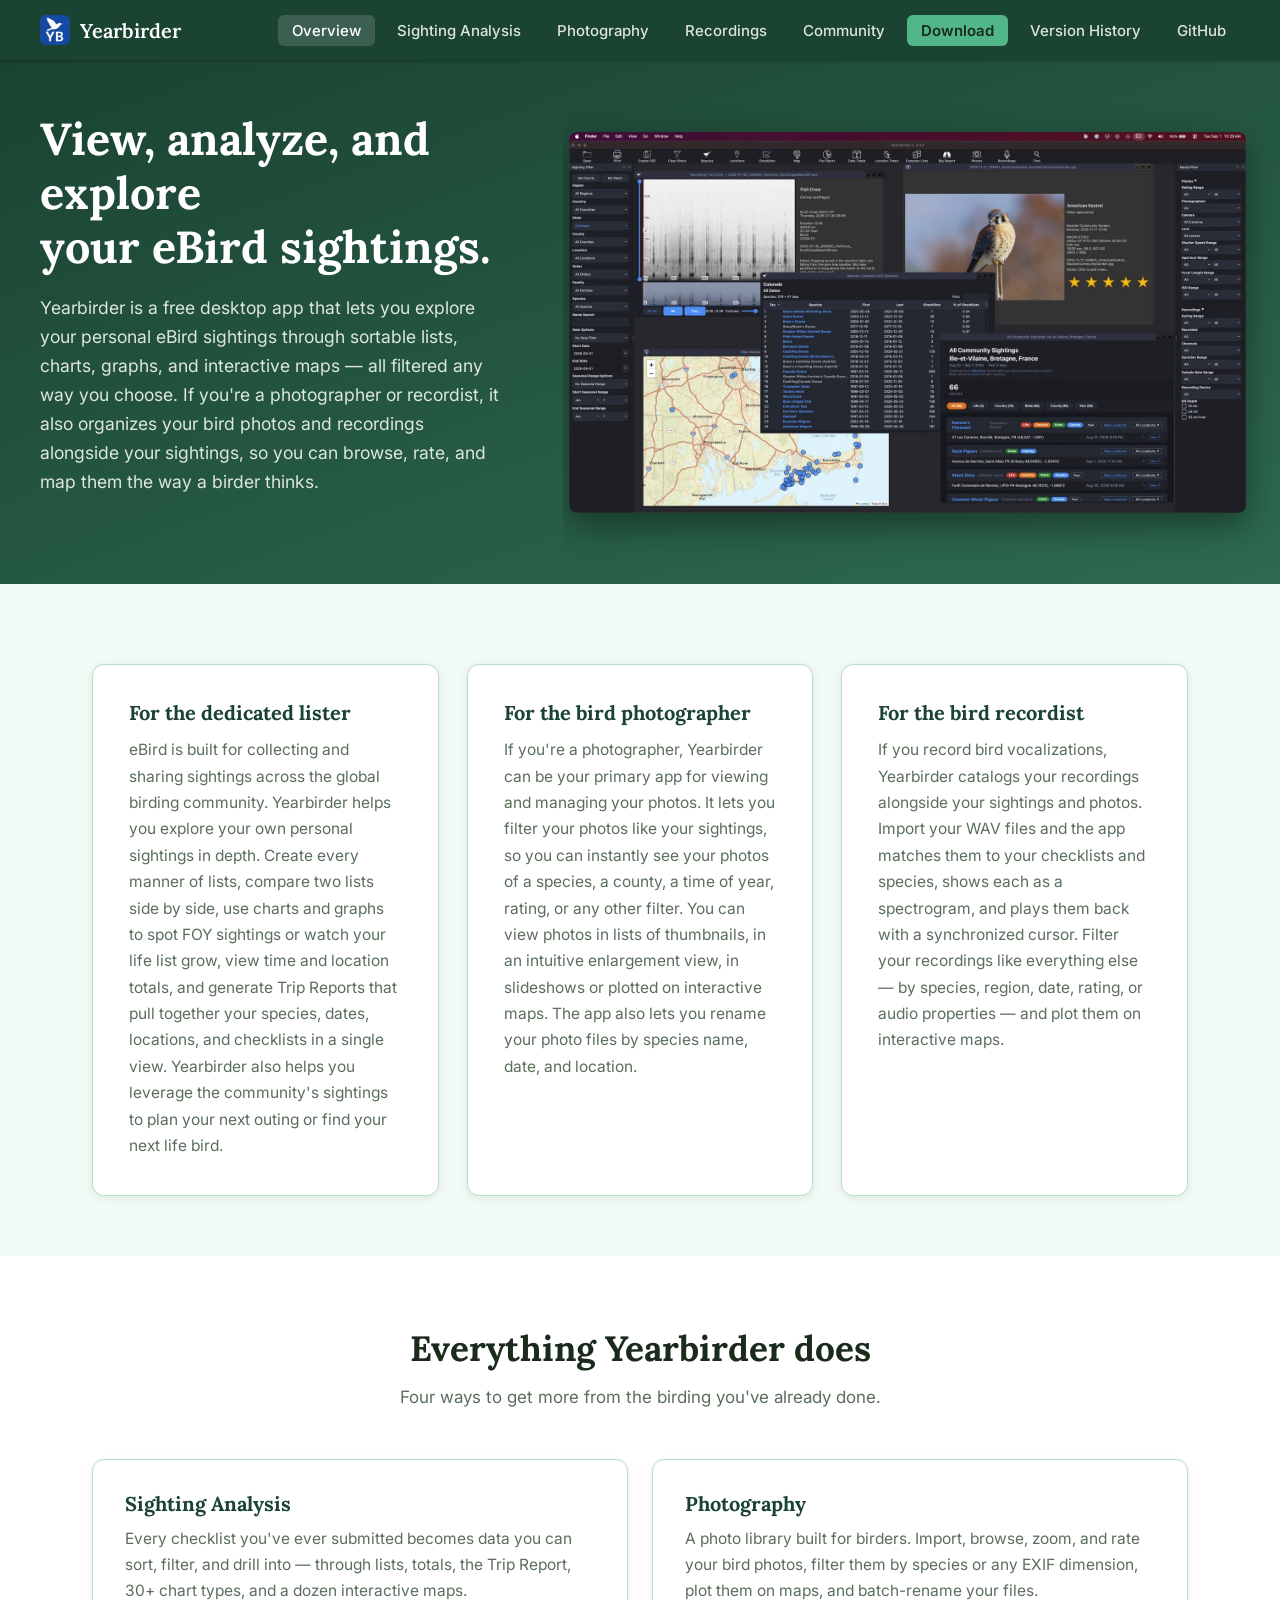
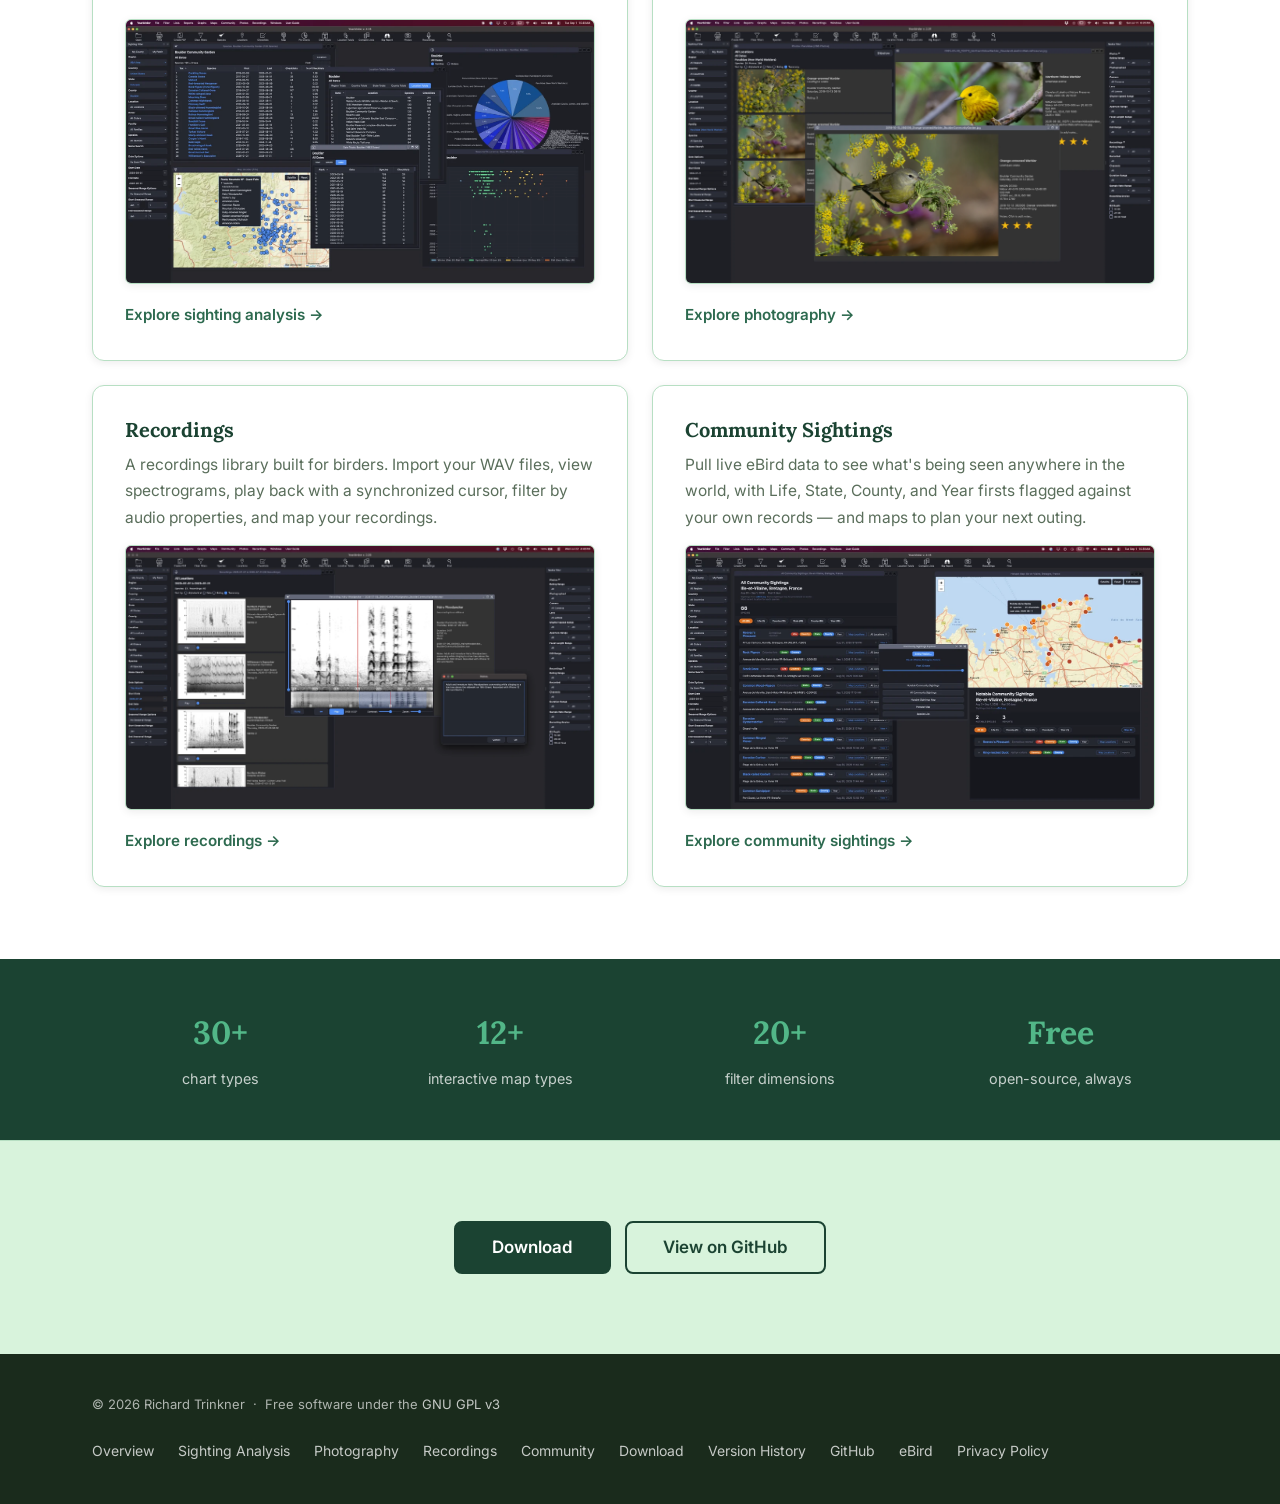
==== commit 6f6f0a80: "Rename Big Report to Trip Report Toolbar label and tooltip, the Reports menu, the window title, the " ====
--- a/web/index.html
+++ b/web/index.html
@@ -99,7 +99,7 @@
       <div class="audience-card">
         <h3>For the dedicated lister</h3>
         <p>
-          eBird is built for collecting and sharing sightings across the global birding community. Yearbirder helps you explore your own personal sightings in depth. Create every manner of lists, compare two lists side by side, use charts and graphs to spot FOY sightings or watch your life list grow, view time and location totals, and generate Big Reports that pull together your species, dates, locations, and checklists in a single view. Yearbirder also helps you leverage the community's sightings to plan your next outing or find your next life bird.
+          eBird is built for collecting and sharing sightings across the global birding community. Yearbirder helps you explore your own personal sightings in depth. Create every manner of lists, compare two lists side by side, use charts and graphs to spot FOY sightings or watch your life list grow, view time and location totals, and generate Trip Reports that pull together your species, dates, locations, and checklists in a single view. Yearbirder also helps you leverage the community's sightings to plan your next outing or find your next life bird.
         </p>
       </div>
       <div class="audience-card">
@@ -126,7 +126,7 @@
     <div class="feature-cards">
       <a href="sighting-analysis.html" class="feature-card">
         <h3>Sighting Analysis</h3>
-        <p>Every checklist you've ever submitted becomes data you can sort, filter, and drill into — through lists, totals, the Big Report, 30+ chart types, and a dozen interactive maps.</p>
+        <p>Every checklist you've ever submitted becomes data you can sort, filter, and drill into — through lists, totals, the Trip Report, 30+ chart types, and a dozen interactive maps.</p>
         <img src="images/opt/demo_ReportsHero.webp" alt="Six Yearbirder analysis windows open at once: a species list, Location Totals, Date Totals, an interactive map with a location tooltip, a families pie chart, and a seasonal occurrence chart" class="card-thumb" width="1200" height="675" loading="lazy">
         <span class="card-link">Explore sighting analysis →</span>
       </a>
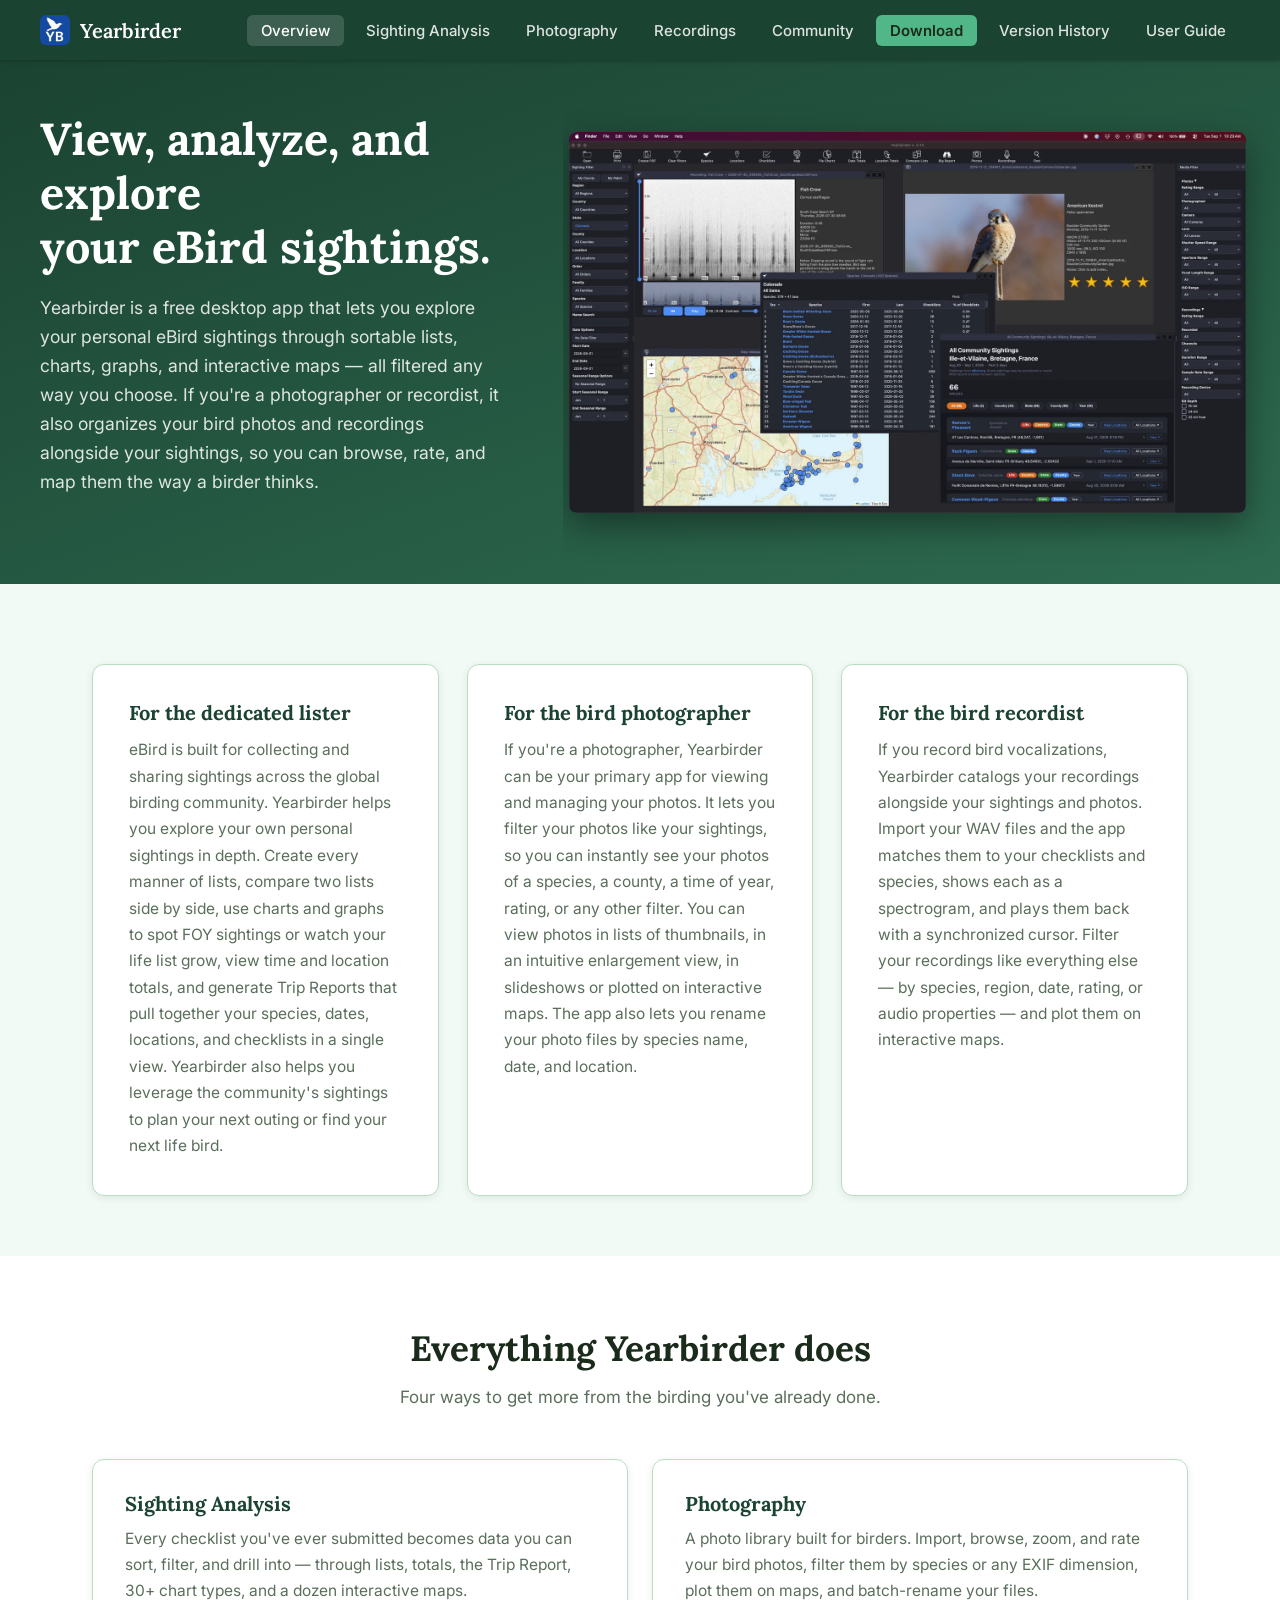
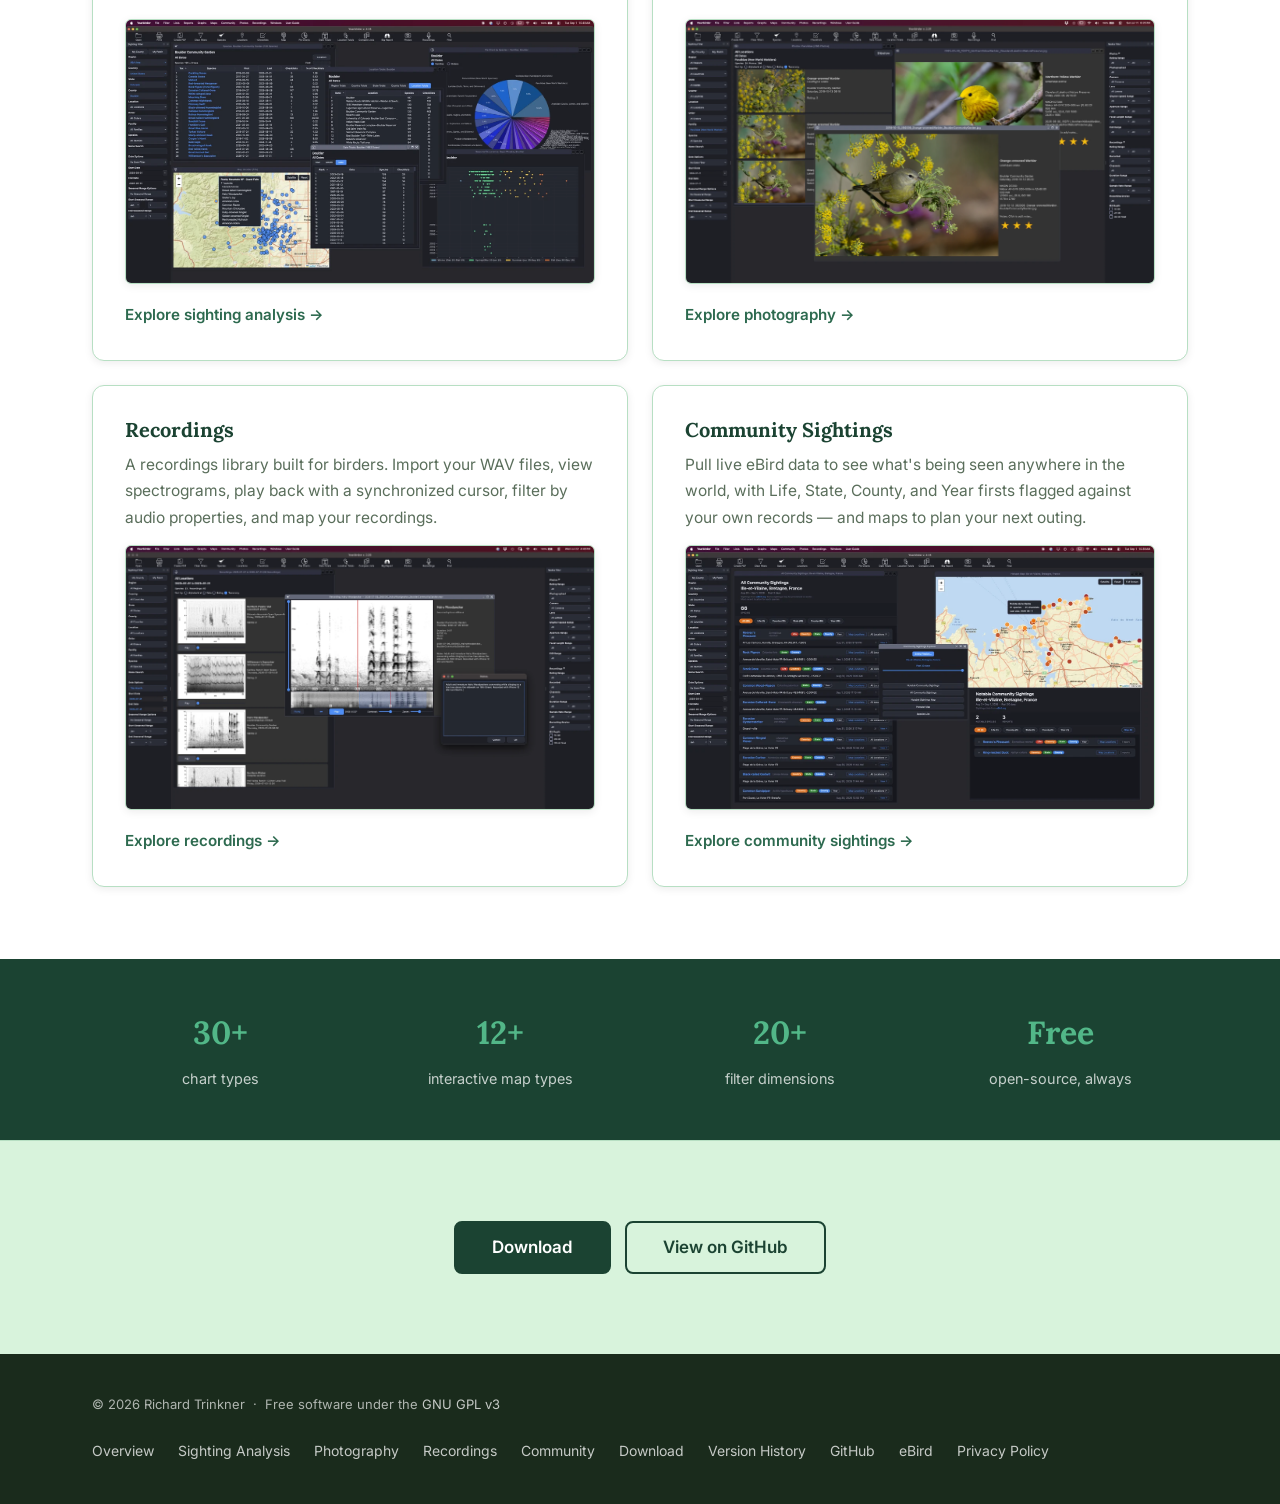
==== commit 4e164800: "User Guide: publish it on the website, and restyle it to match The guide is the most substantial wri" ====
--- a/web/index.html
+++ b/web/index.html
@@ -12,6 +12,26 @@
   <link rel="preconnect" href="https://fonts.gstatic.com" crossorigin>
   <link href="https://fonts.googleapis.com/css2?family=Lora:wght@400;600;700&family=Inter:wght@400;500;600&display=swap" rel="stylesheet">
   <link rel="stylesheet" href="style.css">
+
+  <link rel="canonical" href="https://yearbirder.org/">
+
+  <!-- Open Graph / Twitter card: what a forum, chat app or social post shows
+       when someone pastes a Yearbirder link.  Titles and descriptions mirror
+       the <title> and meta description above; the image is a 1200x630 crop of
+       a real screenshot, generated into images/ alongside the demos. -->
+  <meta property="og:type" content="website">
+  <meta property="og:site_name" content="Yearbirder">
+  <meta property="og:url" content="https://yearbirder.org/">
+  <meta property="og:title" content="Yearbirder — View, Analyze, and Explore Your eBird Sightings">
+  <meta property="og:description" content="Yearbirder is a free desktop app for birders. View, analyze, and explore your personal eBird sightings with powerful filters, charts, maps, photo, and recording tools.">
+  <meta property="og:image" content="https://yearbirder.org/images/og_yearbirder.jpg">
+  <meta property="og:image:width" content="1200">
+  <meta property="og:image:height" content="630">
+  <meta property="og:image:alt" content="Yearbirder, a free desktop app for exploring your eBird sightings, photos, and recordings">
+  <meta name="twitter:card" content="summary_large_image">
+  <meta name="twitter:title" content="Yearbirder — View, Analyze, and Explore Your eBird Sightings">
+  <meta name="twitter:description" content="Yearbirder is a free desktop app for birders. View, analyze, and explore your personal eBird sightings with powerful filters, charts, maps, photo, and recording tools.">
+  <meta name="twitter:image" content="https://yearbirder.org/images/og_yearbirder.jpg">
 
   <!-- Hero overrides for this alternative home page only.
        Deliberately inline rather than in style.css, so the live index.html is
@@ -72,7 +92,7 @@
       <li><a href="community.html">Community</a></li>
       <li><a href="download.html" class="nav-download">Download</a></li>
       <li><a href="history.html">Version History</a></li>
-      <li><a href="https://github.com/trinkner/yearbirder" target="_blank" rel="noopener">GitHub</a></li>
+      <li><a href="guide/">User Guide</a></li>
     </ul>
   </div>
 </nav>
--- a/web/style.css
+++ b/web/style.css
@@ -30,7 +30,12 @@
   background: var(--white);
 }
 
-img { display: block; max-width: 100%; }
+/* height:auto is load-bearing: the screenshots carry width/height attributes,
+   and rules like .showcase img set width:100%.  Without it the browser uses
+   the attribute's height with the constrained width, stretching every
+   screenshot vertically.  The home page hero escaped this only because it
+   sets its own height:auto inline. */
+img { display: block; max-width: 100%; height: auto; }
 a   { color: var(--grove); text-decoration: none; }
 a:hover { text-decoration: underline; }
 
